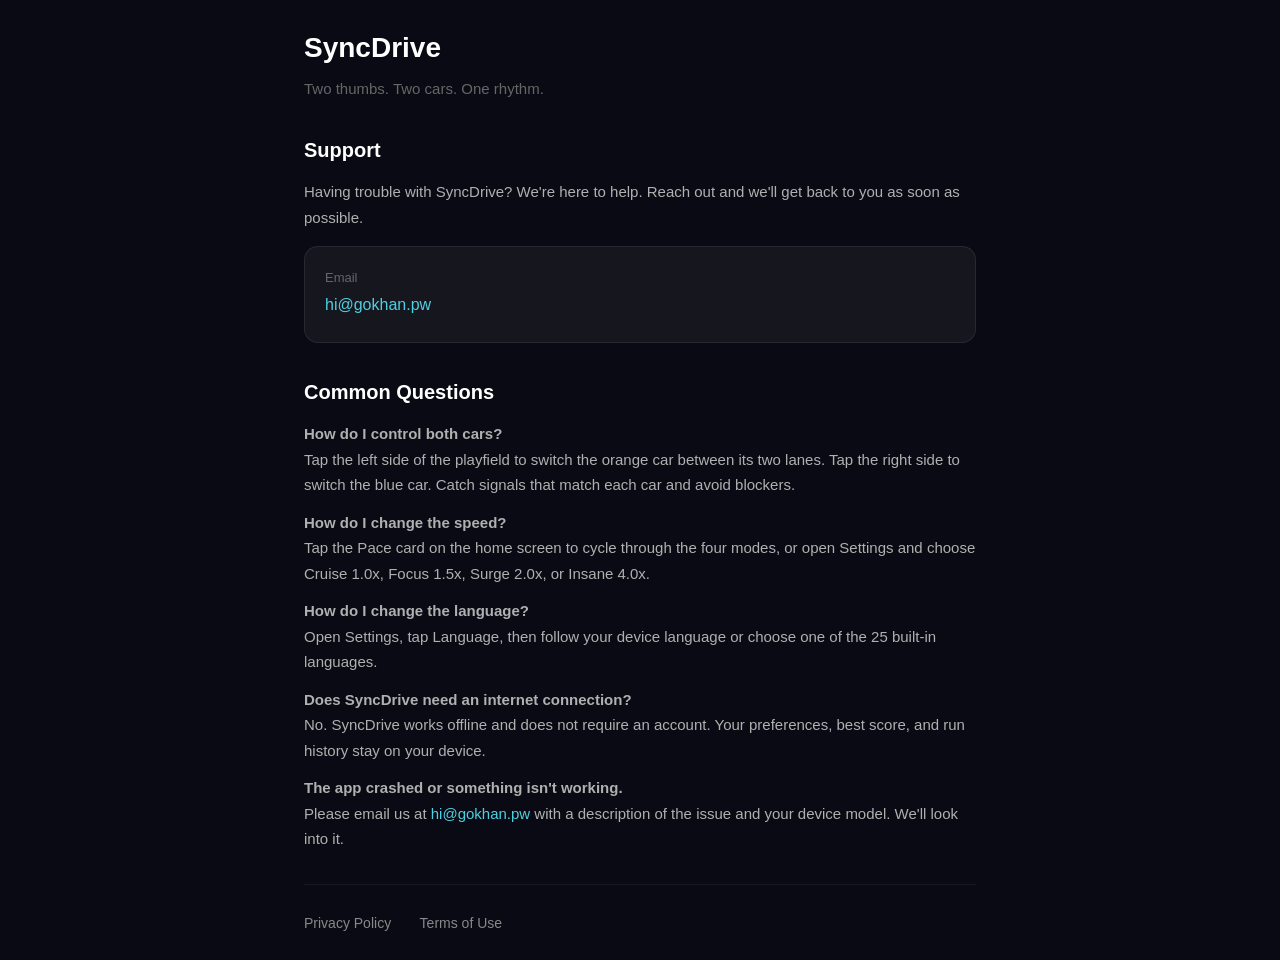
==== syncdrive/index.html @ fc825220 "Add SyncDrive support and legal pages" ====
<!DOCTYPE html>
<html lang="en">
<head>
    <meta charset="UTF-8">
    <meta name="viewport" content="width=device-width, initial-scale=1.0">
    <title>SyncDrive - Support</title>
    <style>
        * { margin: 0; padding: 0; box-sizing: border-box; }
        body {
            font-family: -apple-system, BlinkMacSystemFont, 'Segoe UI', Roboto, sans-serif;
            line-height: 1.7;
            color: #e0e0e0;
            background: #0a0a14;
            padding: 24px;
            max-width: 720px;
            margin: 0 auto;
        }
        h1 {
            font-size: 28px;
            font-weight: 800;
            color: #ffffff;
            margin-bottom: 4px;
        }
        h2 {
            font-size: 20px;
            font-weight: 700;
            color: #ffffff;
            margin-top: 32px;
            margin-bottom: 12px;
        }
        p, li {
            font-size: 15px;
            margin-bottom: 12px;
            color: #b0b0b0;
        }
        .subtitle {
            font-size: 15px;
            color: #666;
            margin-bottom: 32px;
        }
        a { color: #4dd0e1; text-decoration: none; }
        a:hover { text-decoration: underline; }
        .contact-card {
            background: rgba(255, 255, 255, 0.05);
            border: 1px solid rgba(255, 255, 255, 0.08);
            border-radius: 14px;
            padding: 20px;
            margin-top: 16px;
            margin-bottom: 16px;
        }
        .contact-card p { margin-bottom: 4px; }
        .contact-card .label { font-size: 13px; color: #666; margin-bottom: 2px; }
        .contact-card .value { font-size: 16px; color: #4dd0e1; }
        .links { margin-top: 32px; padding-top: 24px; border-top: 1px solid rgba(255, 255, 255, 0.06); }
        .links a {
            display: inline-block;
            margin-right: 24px;
            font-size: 14px;
            color: #888;
        }
        .links a:hover { color: #4dd0e1; }
    </style>
</head>
<body>
    <h1>SyncDrive</h1>
    <p class="subtitle">Two thumbs. Two cars. One rhythm.</p>

    <h2>Support</h2>
    <p>Having trouble with SyncDrive? We're here to help. Reach out and we'll get back to you as soon as possible.</p>

    <div class="contact-card">
        <p class="label">Email</p>
        <p class="value"><a href="mailto:hi@gokhan.pw">hi@gokhan.pw</a></p>
    </div>

    <h2>Common Questions</h2>

    <p><strong>How do I control both cars?</strong><br>
    Tap the left side of the playfield to switch the orange car between its two lanes. Tap the right side to switch the blue car. Catch signals that match each car and avoid blockers.</p>

    <p><strong>How do I change the speed?</strong><br>
    Tap the Pace card on the home screen to cycle through the four modes, or open Settings and choose Cruise 1.0x, Focus 1.5x, Surge 2.0x, or Insane 4.0x.</p>

    <p><strong>How do I change the language?</strong><br>
    Open Settings, tap Language, then follow your device language or choose one of the 25 built-in languages.</p>

    <p><strong>Does SyncDrive need an internet connection?</strong><br>
    No. SyncDrive works offline and does not require an account. Your preferences, best score, and run history stay on your device.</p>

    <p><strong>The app crashed or something isn't working.</strong><br>
    Please email us at <a href="mailto:hi@gokhan.pw">hi@gokhan.pw</a> with a description of the issue and your device model. We'll look into it.</p>

    <div class="links">
        <a href="privacy">Privacy Policy</a>
        <a href="terms">Terms of Use</a>
    </div>
</body>
</html>
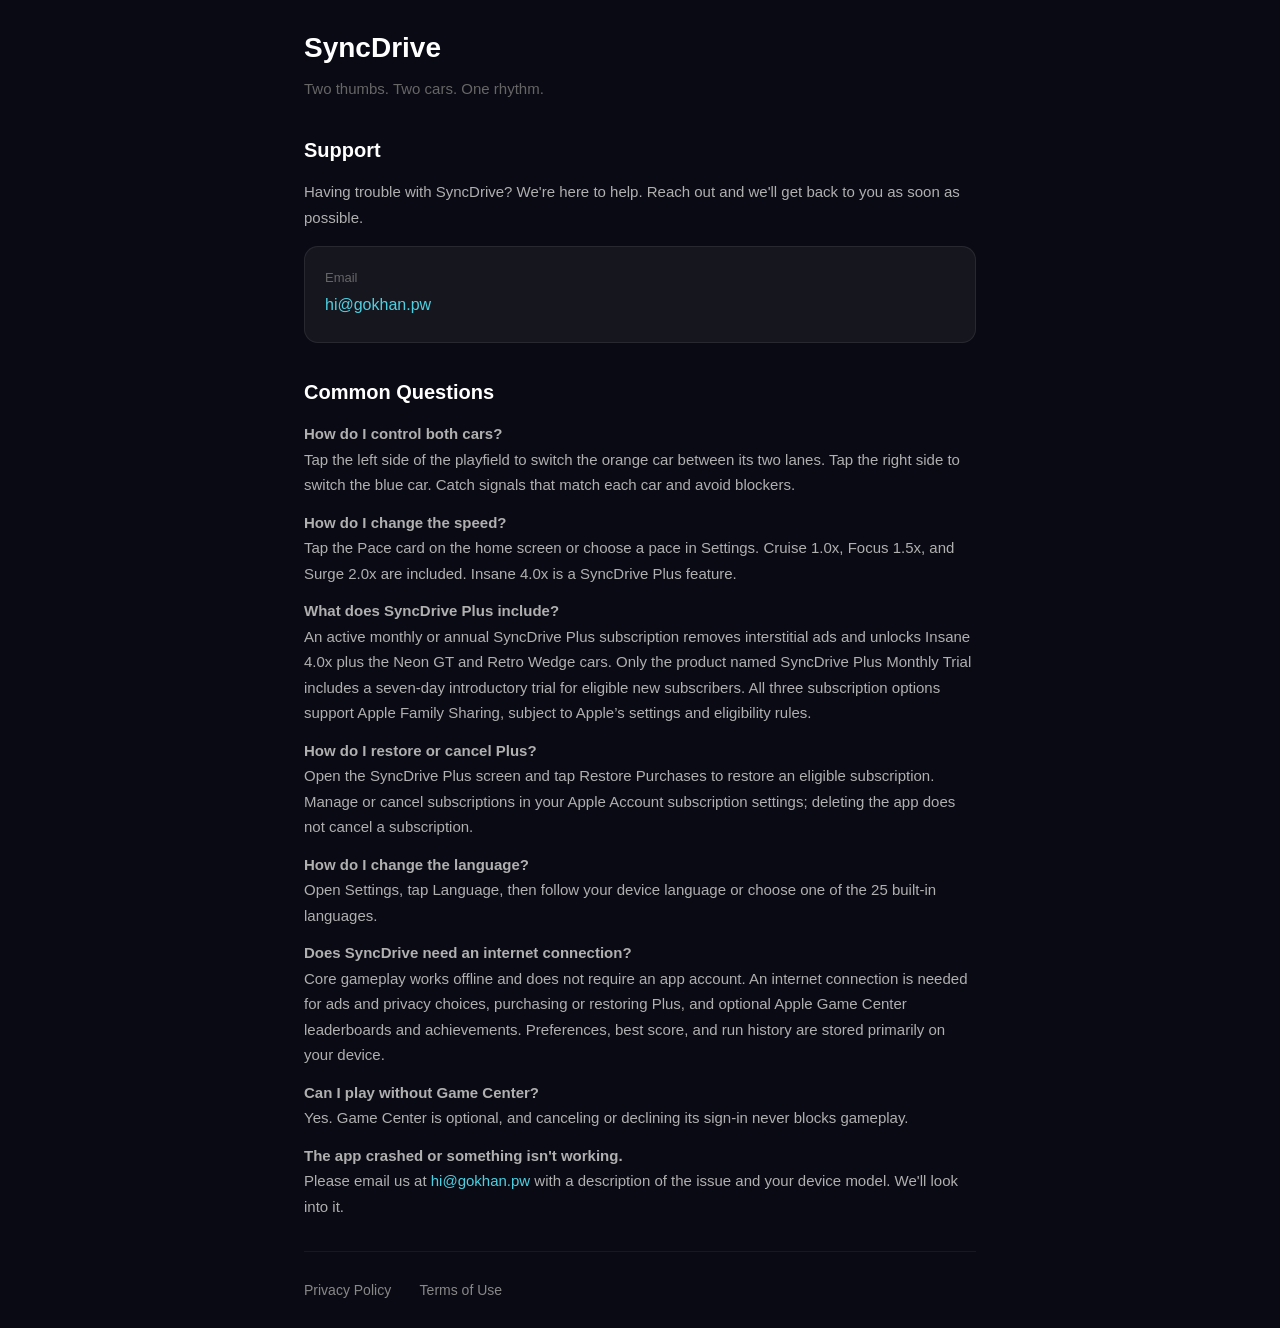
==== commit 52cc63eb: "Update SyncDrive legal and support pages" ====
--- a/syncdrive/index.html
+++ b/syncdrive/index.html
@@ -79,13 +79,22 @@
     Tap the left side of the playfield to switch the orange car between its two lanes. Tap the right side to switch the blue car. Catch signals that match each car and avoid blockers.</p>
 
     <p><strong>How do I change the speed?</strong><br>
-    Tap the Pace card on the home screen to cycle through the four modes, or open Settings and choose Cruise 1.0x, Focus 1.5x, Surge 2.0x, or Insane 4.0x.</p>
+    Tap the Pace card on the home screen or choose a pace in Settings. Cruise 1.0x, Focus 1.5x, and Surge 2.0x are included. Insane 4.0x is a SyncDrive Plus feature.</p>
+
+    <p><strong>What does SyncDrive Plus include?</strong><br>
+    An active monthly or annual SyncDrive Plus subscription removes interstitial ads and unlocks Insane 4.0x plus the Neon GT and Retro Wedge cars. Only the product named SyncDrive Plus Monthly Trial includes a seven-day introductory trial for eligible new subscribers. All three subscription options support Apple Family Sharing, subject to Apple’s settings and eligibility rules.</p>
+
+    <p><strong>How do I restore or cancel Plus?</strong><br>
+    Open the SyncDrive Plus screen and tap Restore Purchases to restore an eligible subscription. Manage or cancel subscriptions in your Apple Account subscription settings; deleting the app does not cancel a subscription.</p>
 
     <p><strong>How do I change the language?</strong><br>
     Open Settings, tap Language, then follow your device language or choose one of the 25 built-in languages.</p>
 
     <p><strong>Does SyncDrive need an internet connection?</strong><br>
-    No. SyncDrive works offline and does not require an account. Your preferences, best score, and run history stay on your device.</p>
+    Core gameplay works offline and does not require an app account. An internet connection is needed for ads and privacy choices, purchasing or restoring Plus, and optional Apple Game Center leaderboards and achievements. Preferences, best score, and run history are stored primarily on your device.</p>
+
+    <p><strong>Can I play without Game Center?</strong><br>
+    Yes. Game Center is optional, and canceling or declining its sign-in never blocks gameplay.</p>
 
     <p><strong>The app crashed or something isn't working.</strong><br>
     Please email us at <a href="mailto:hi@gokhan.pw">hi@gokhan.pw</a> with a description of the issue and your device model. We'll look into it.</p>
